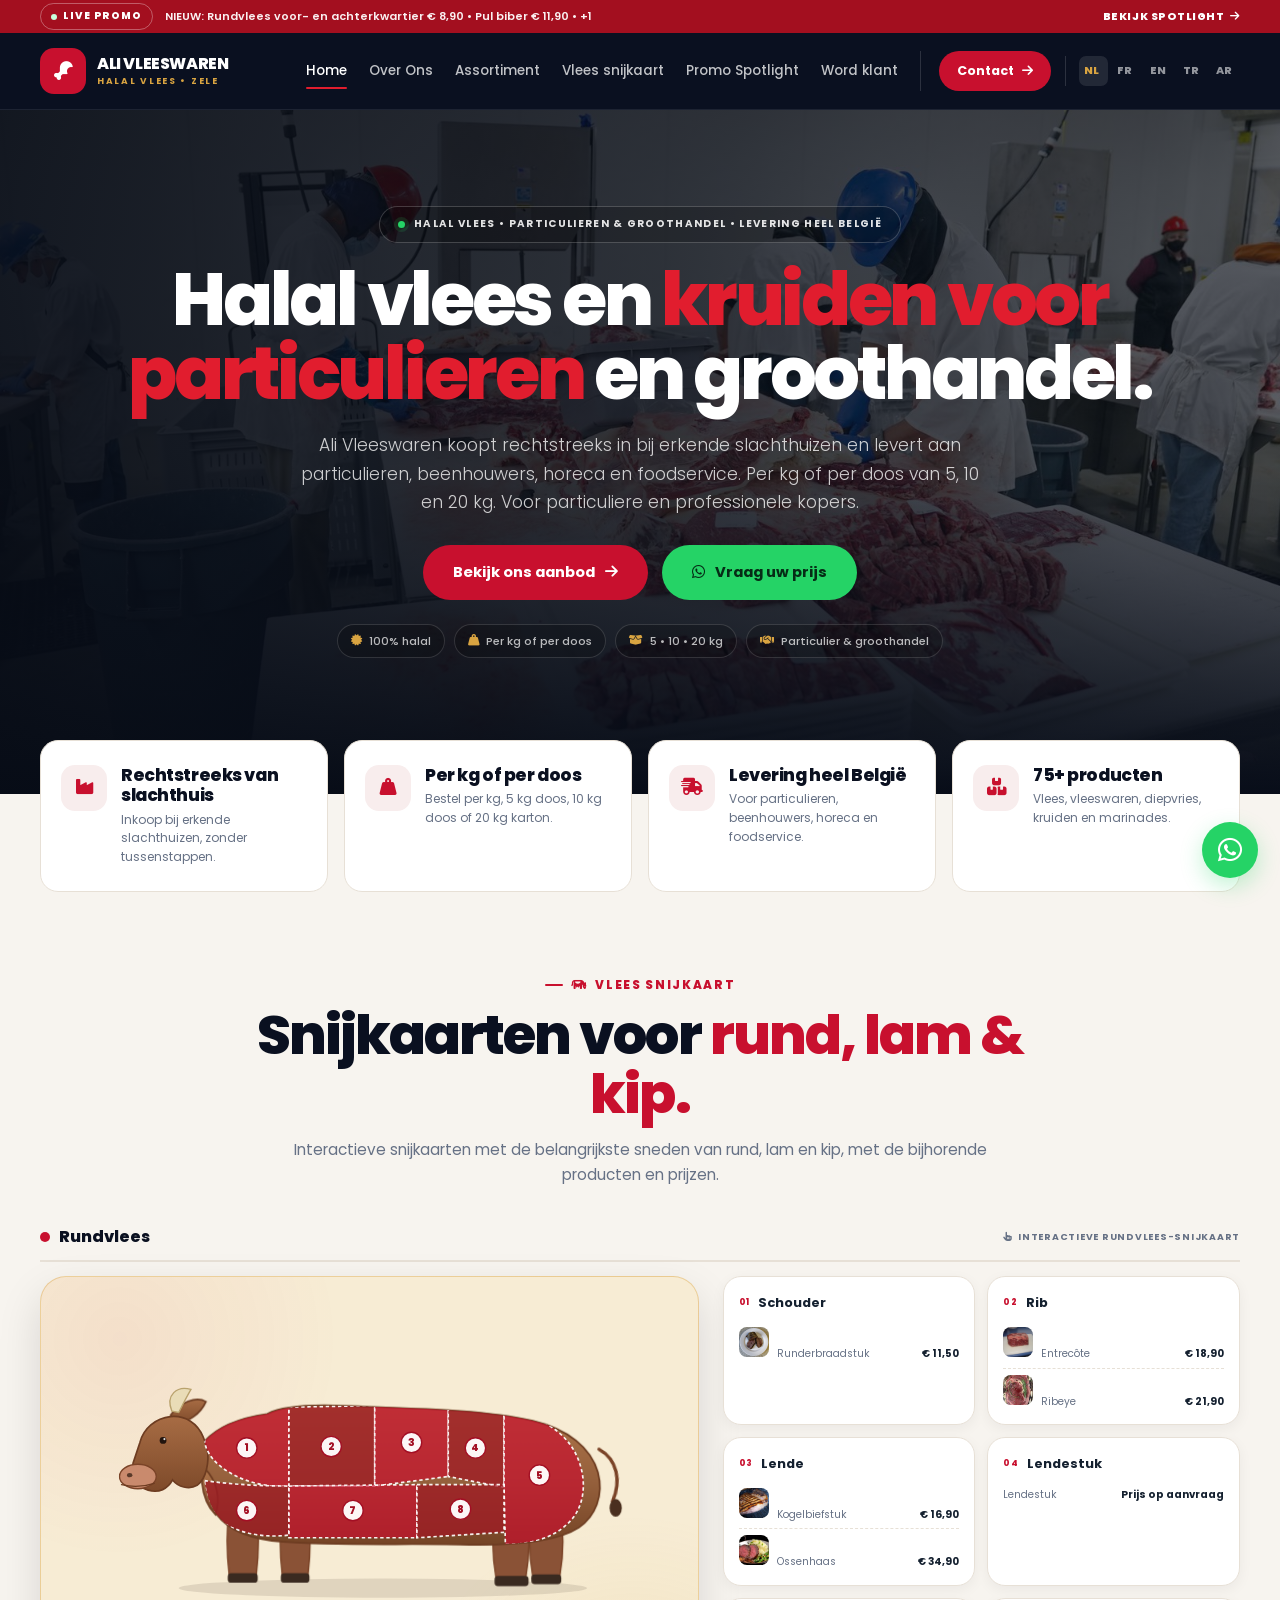
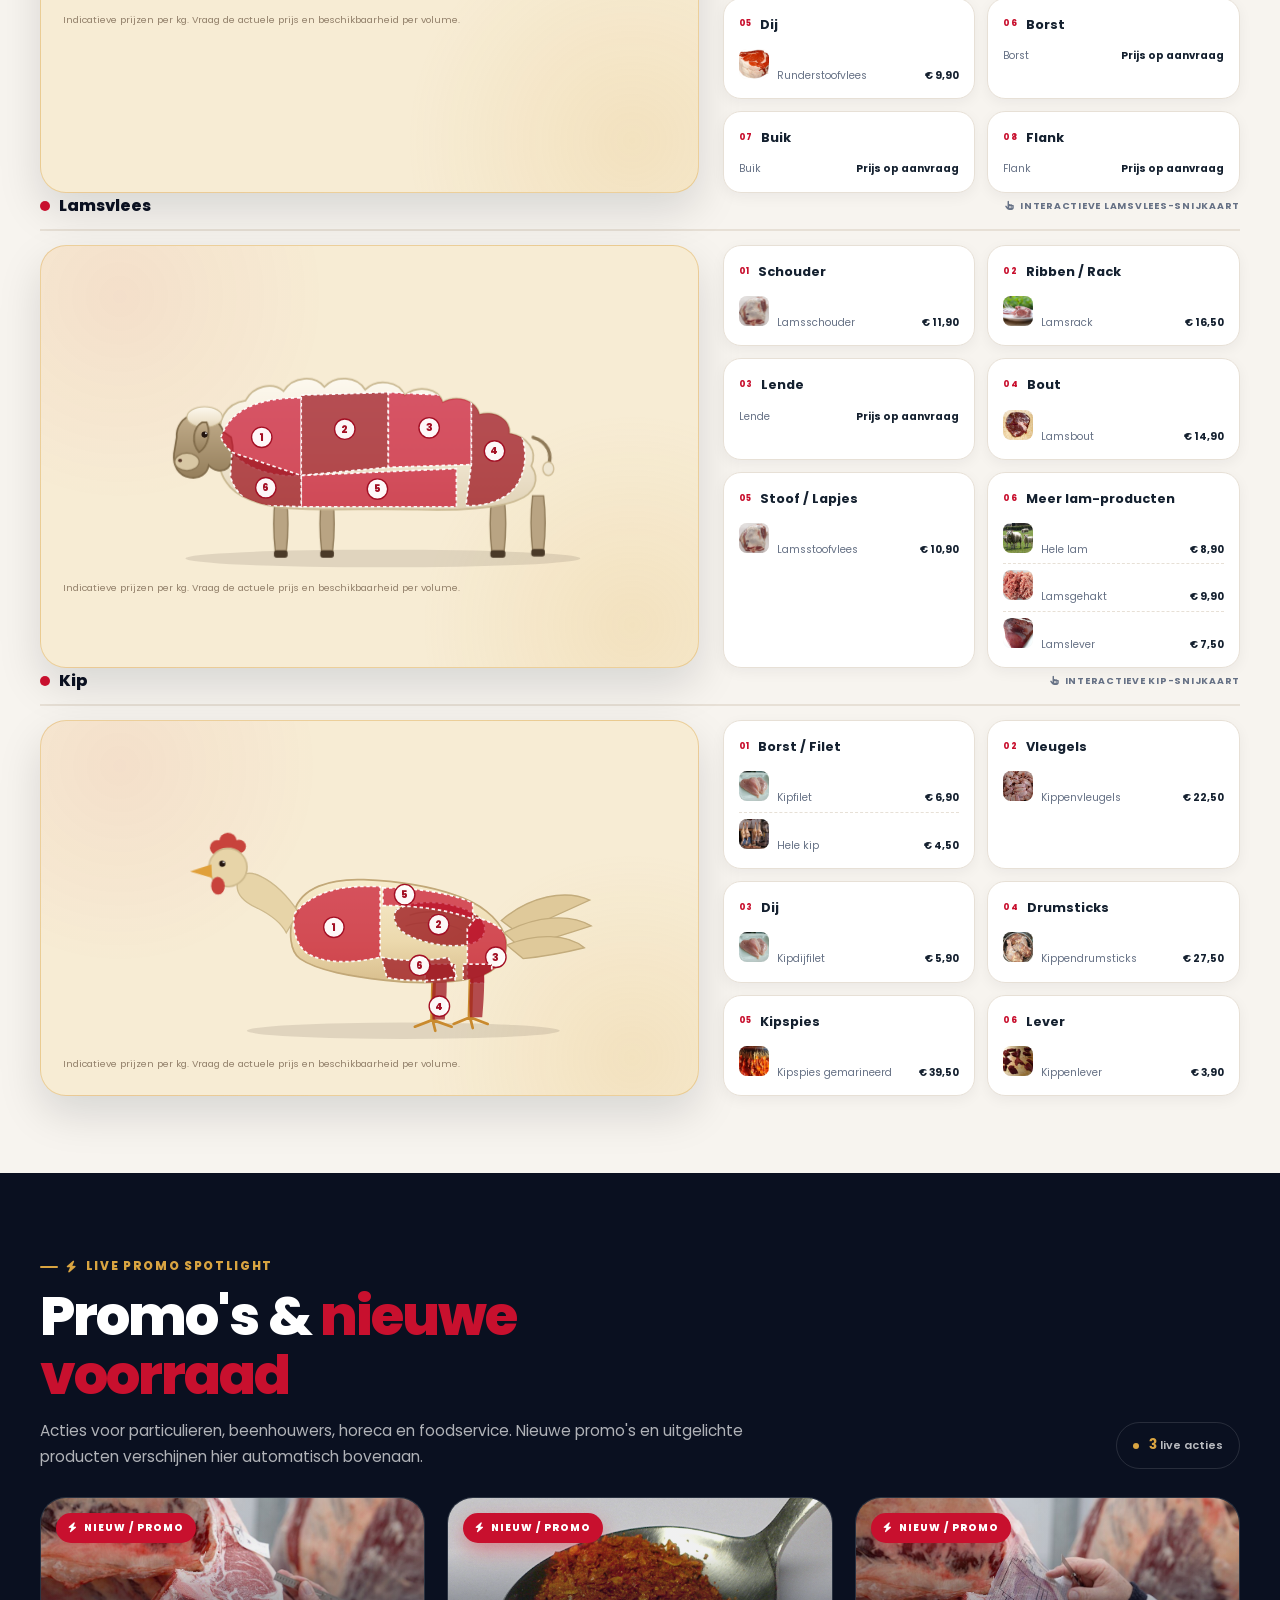
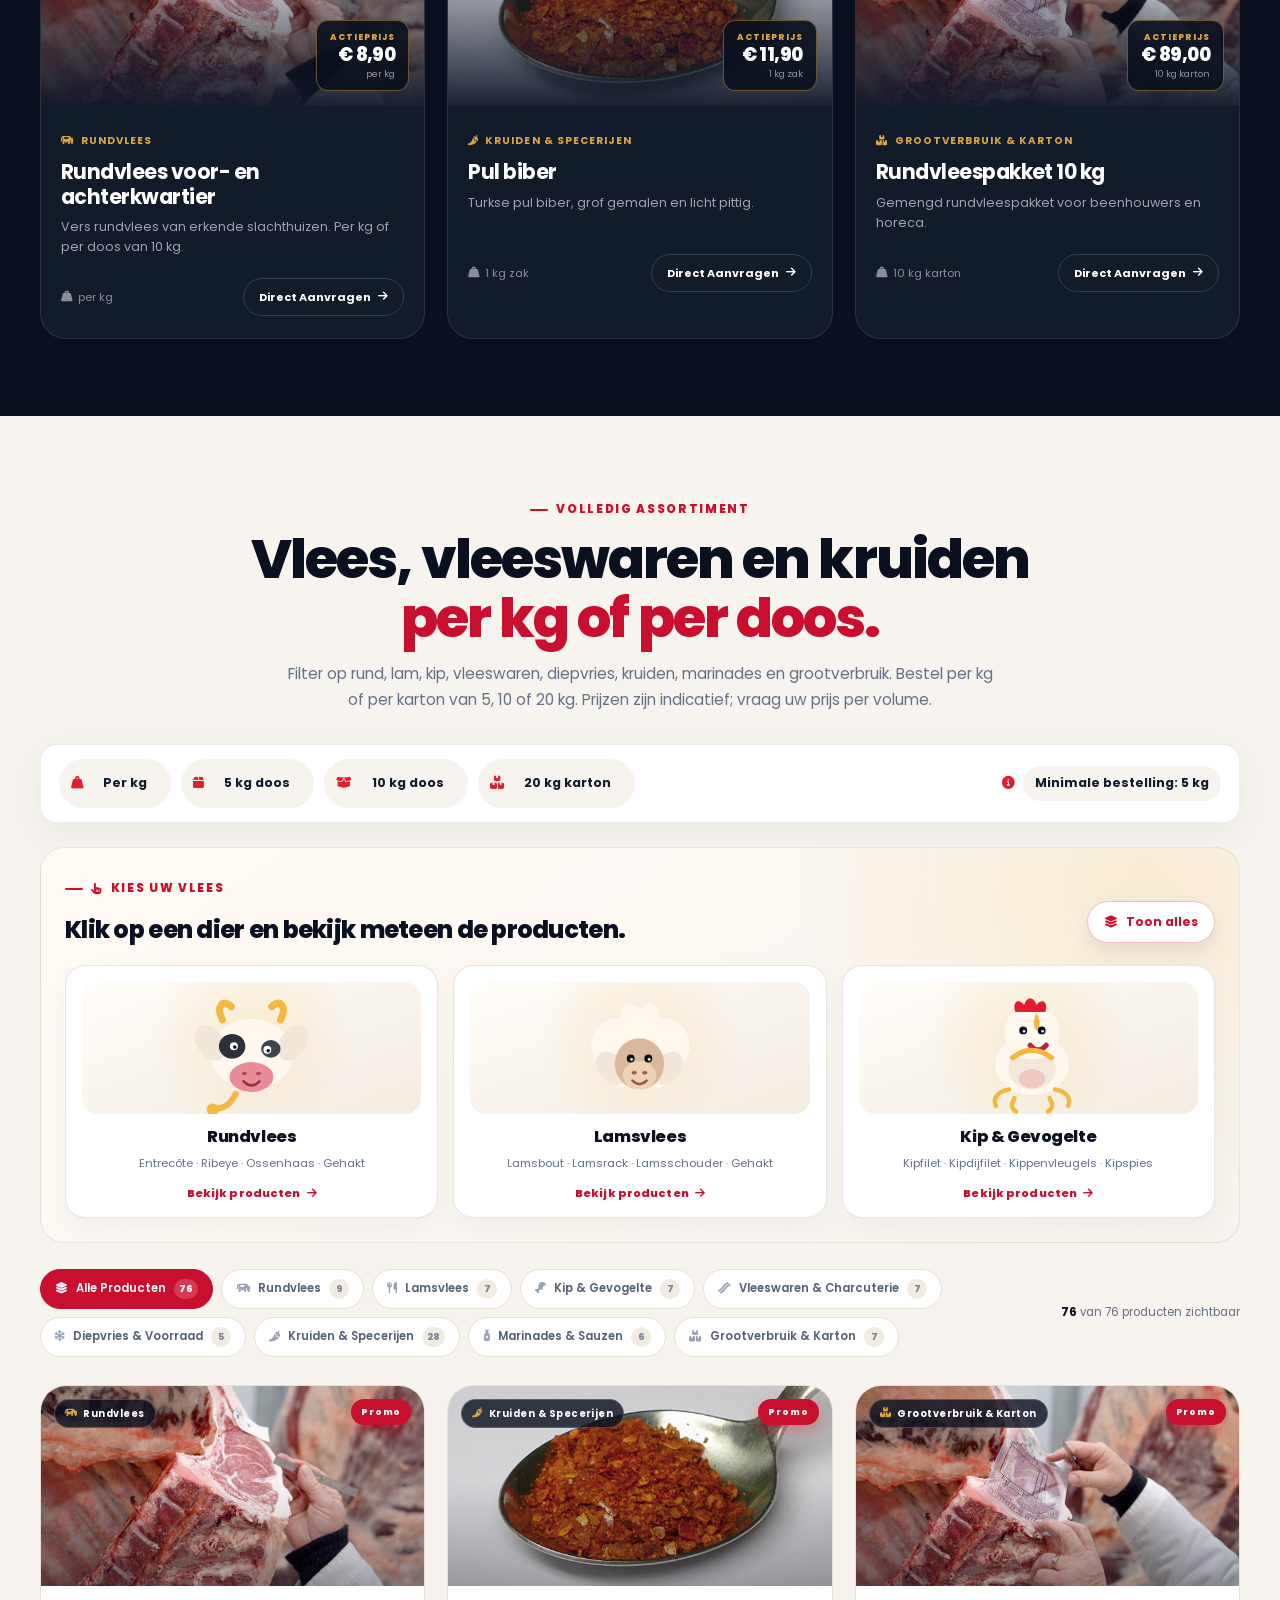
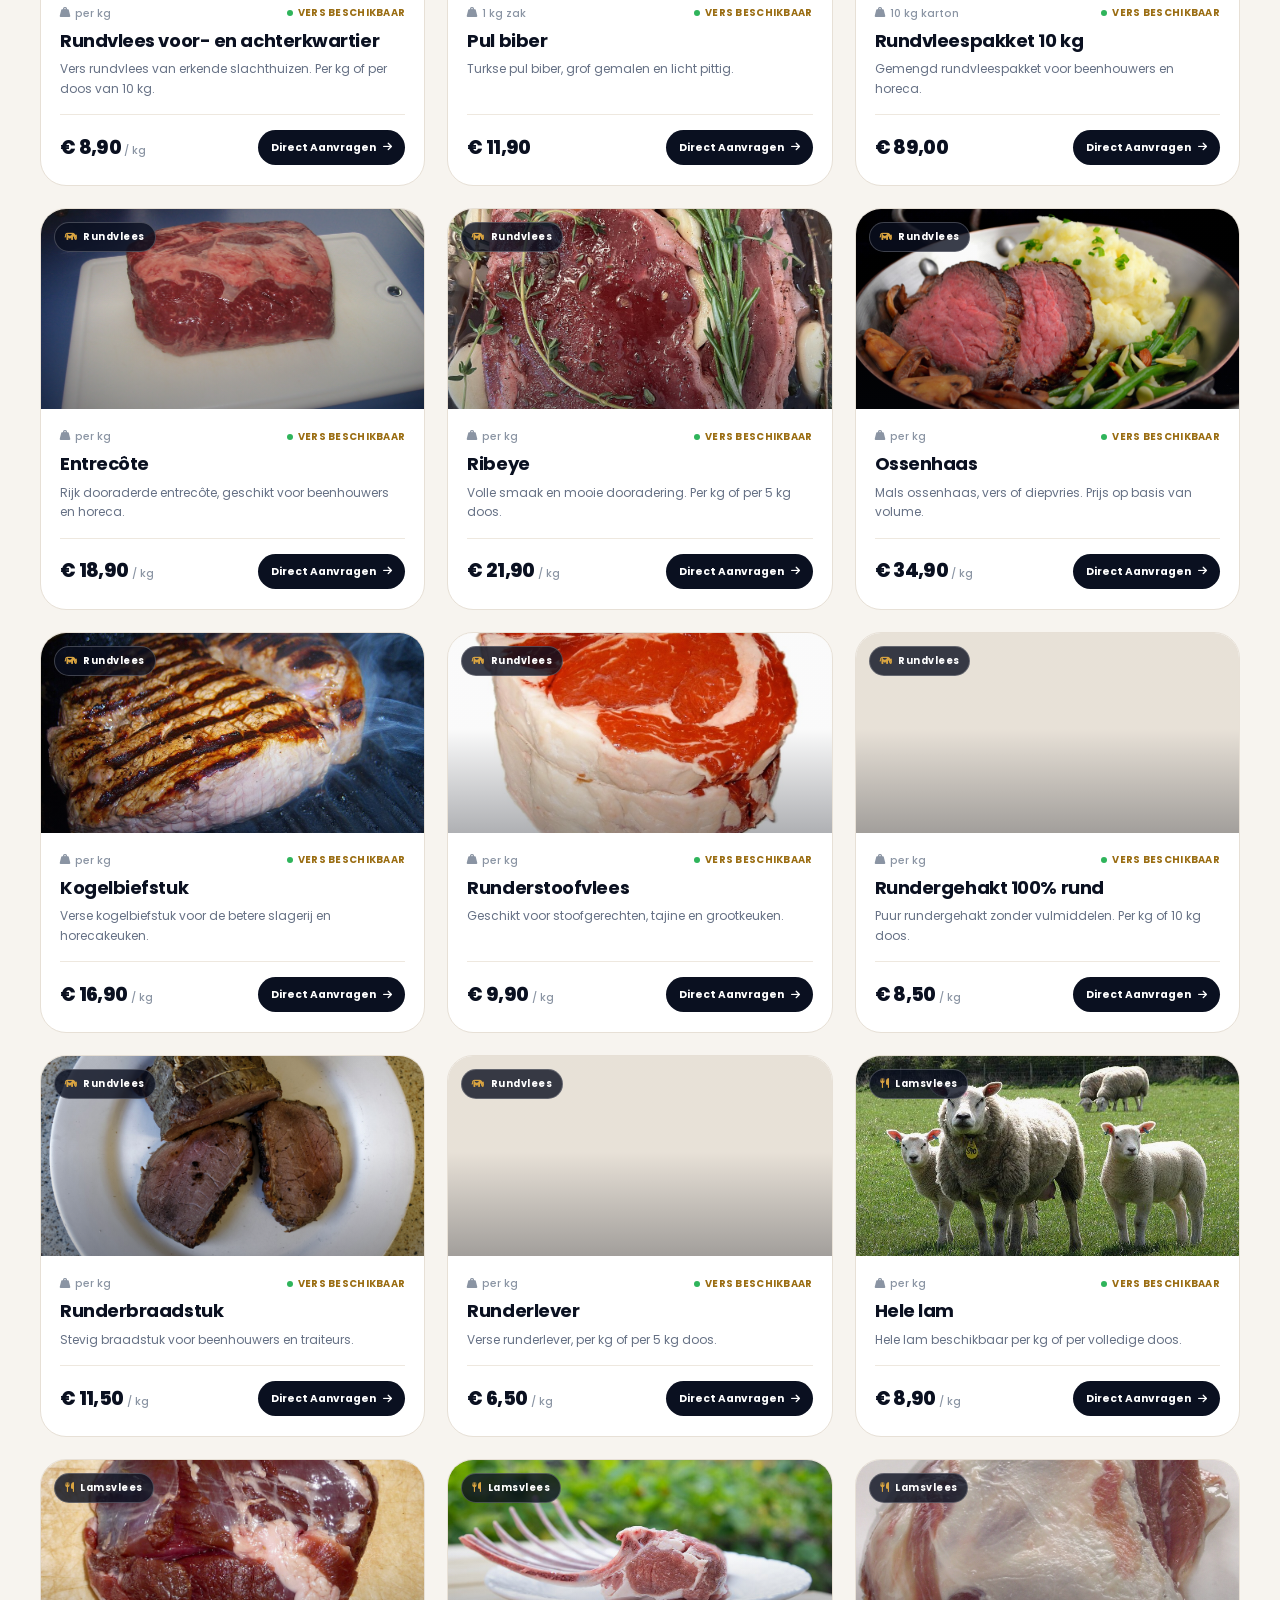
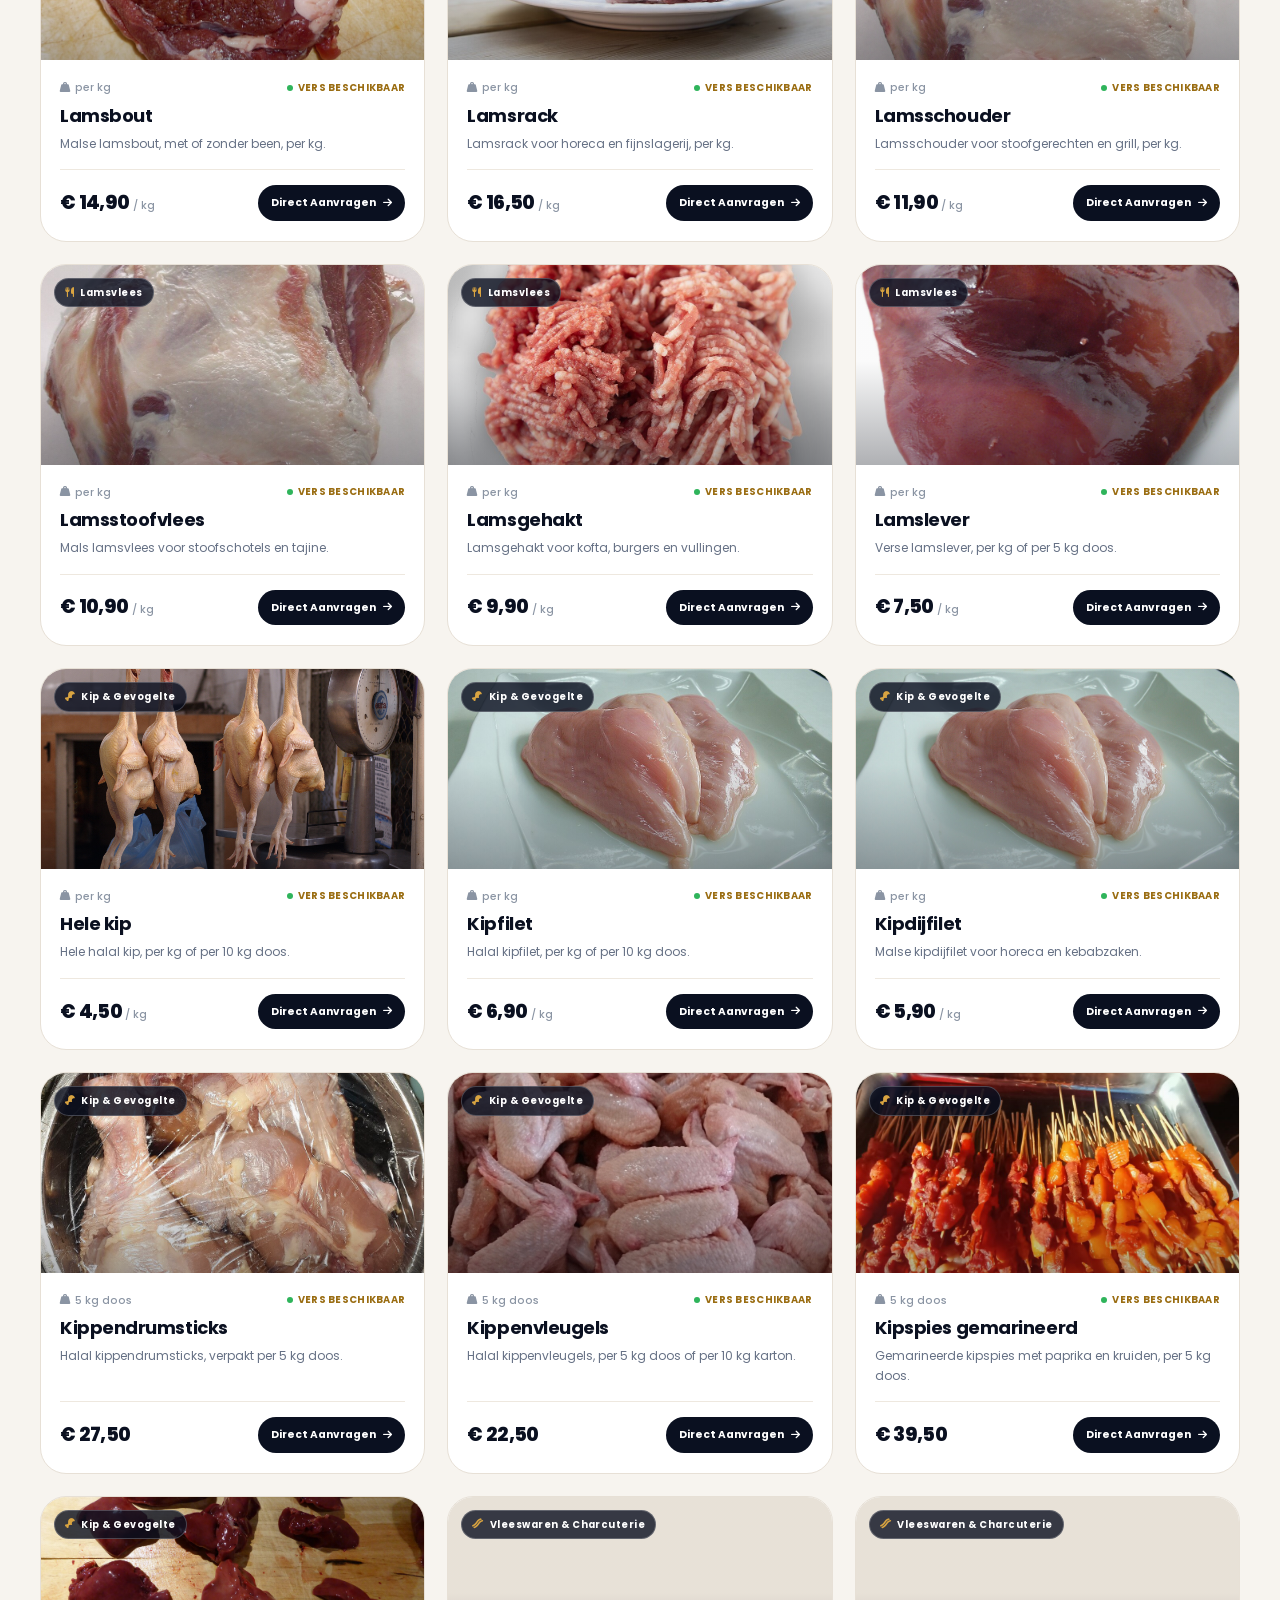
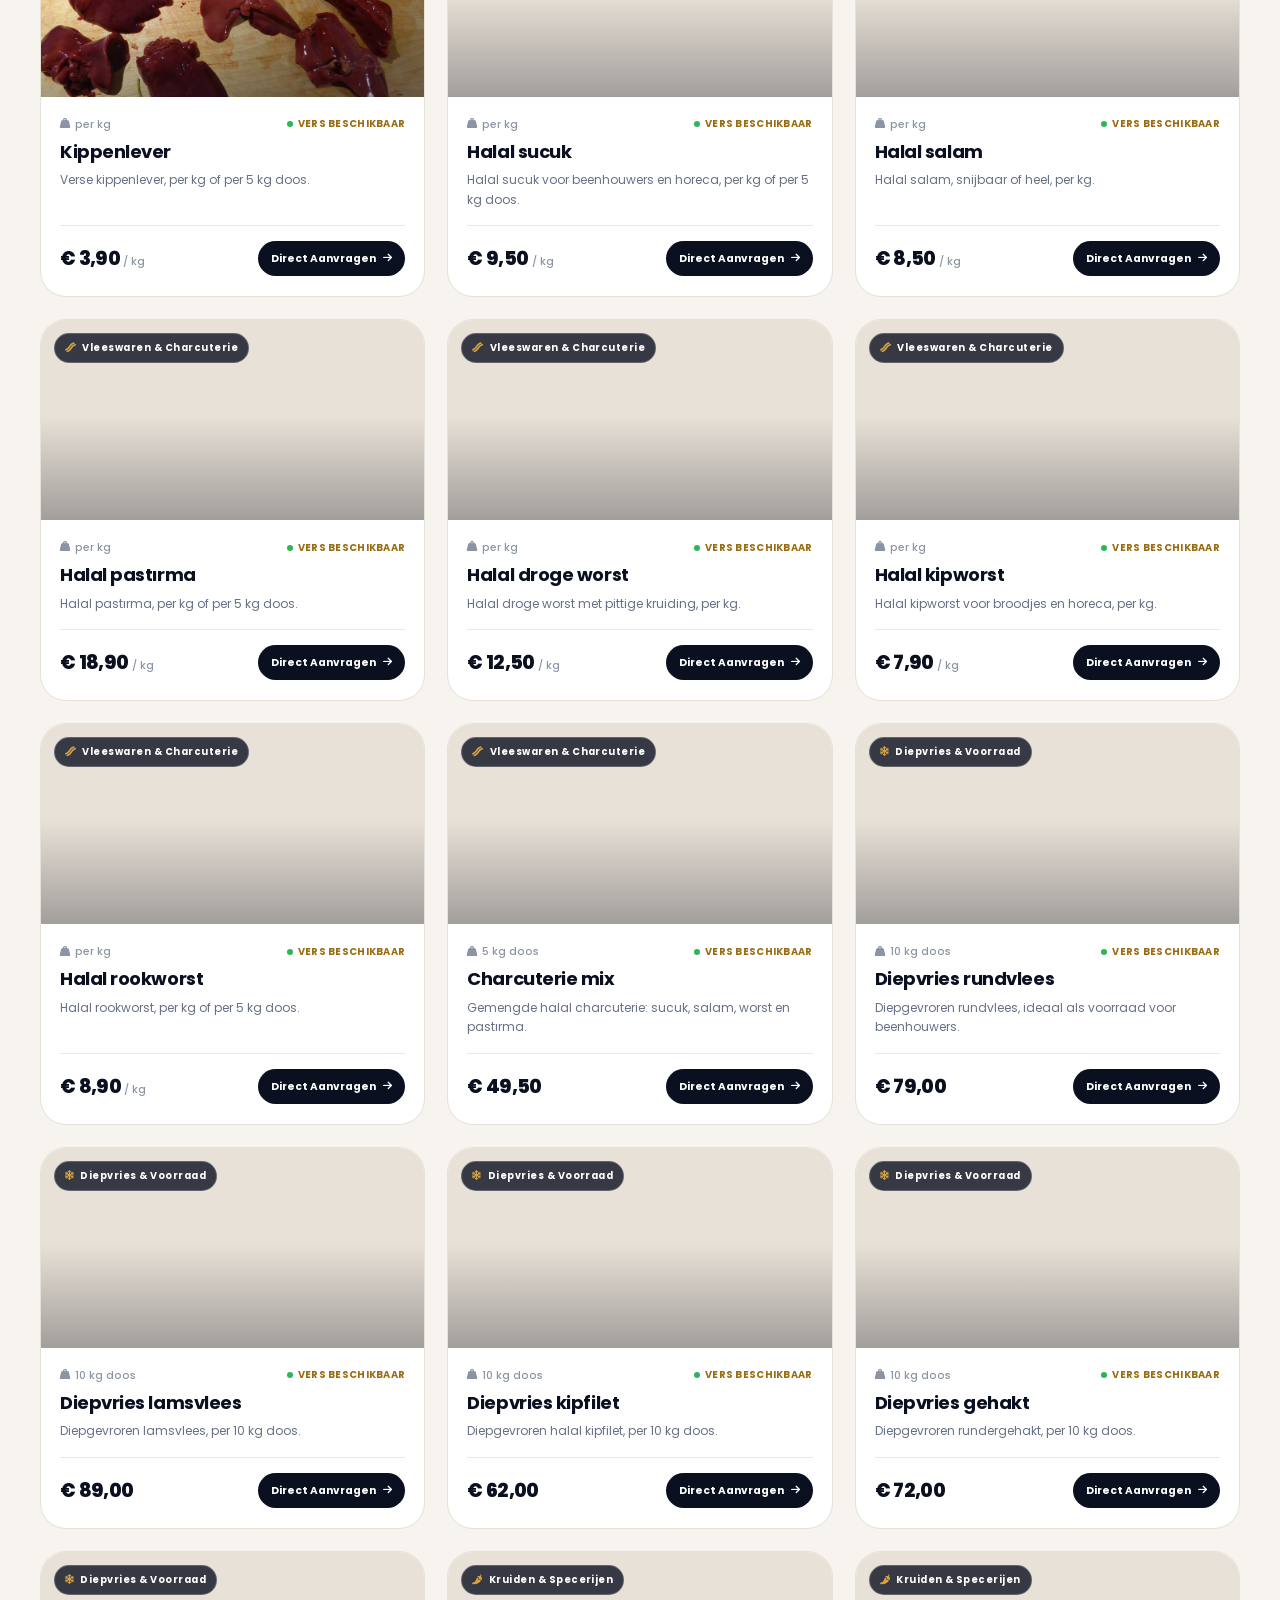
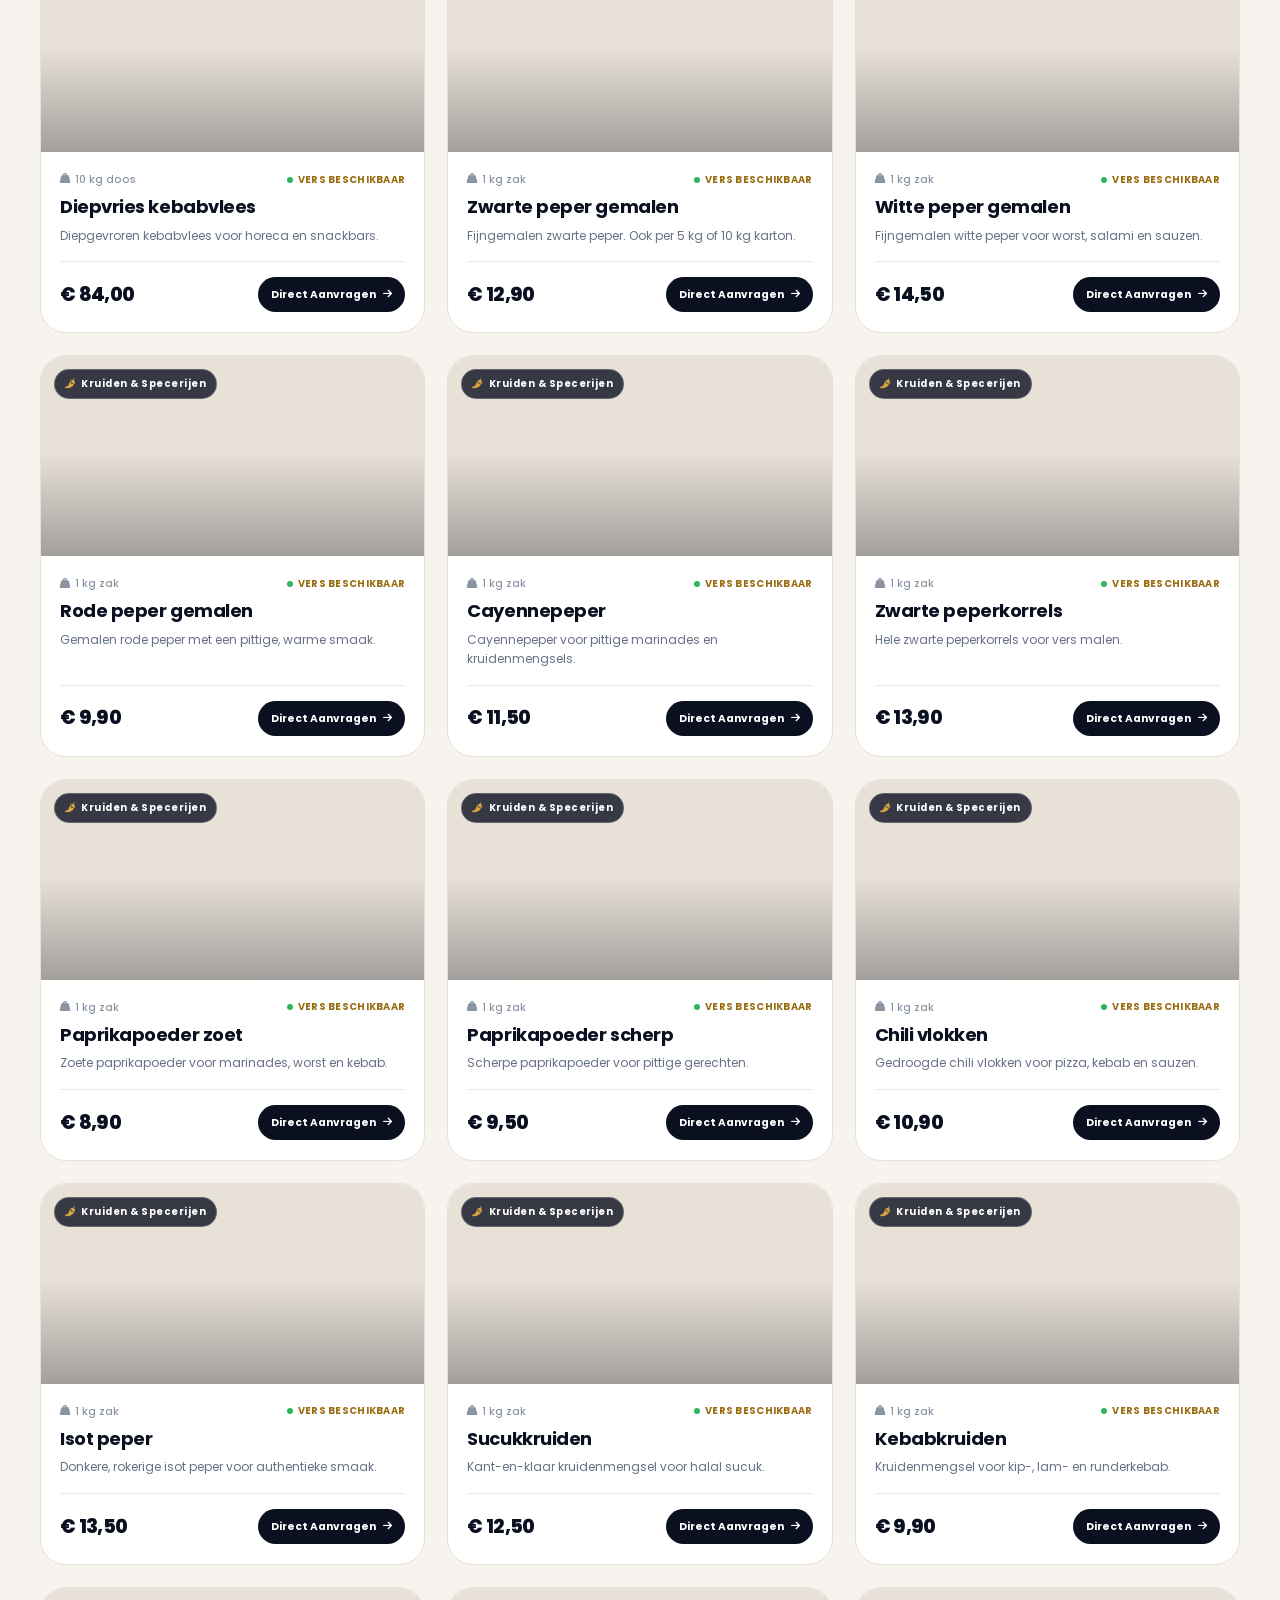
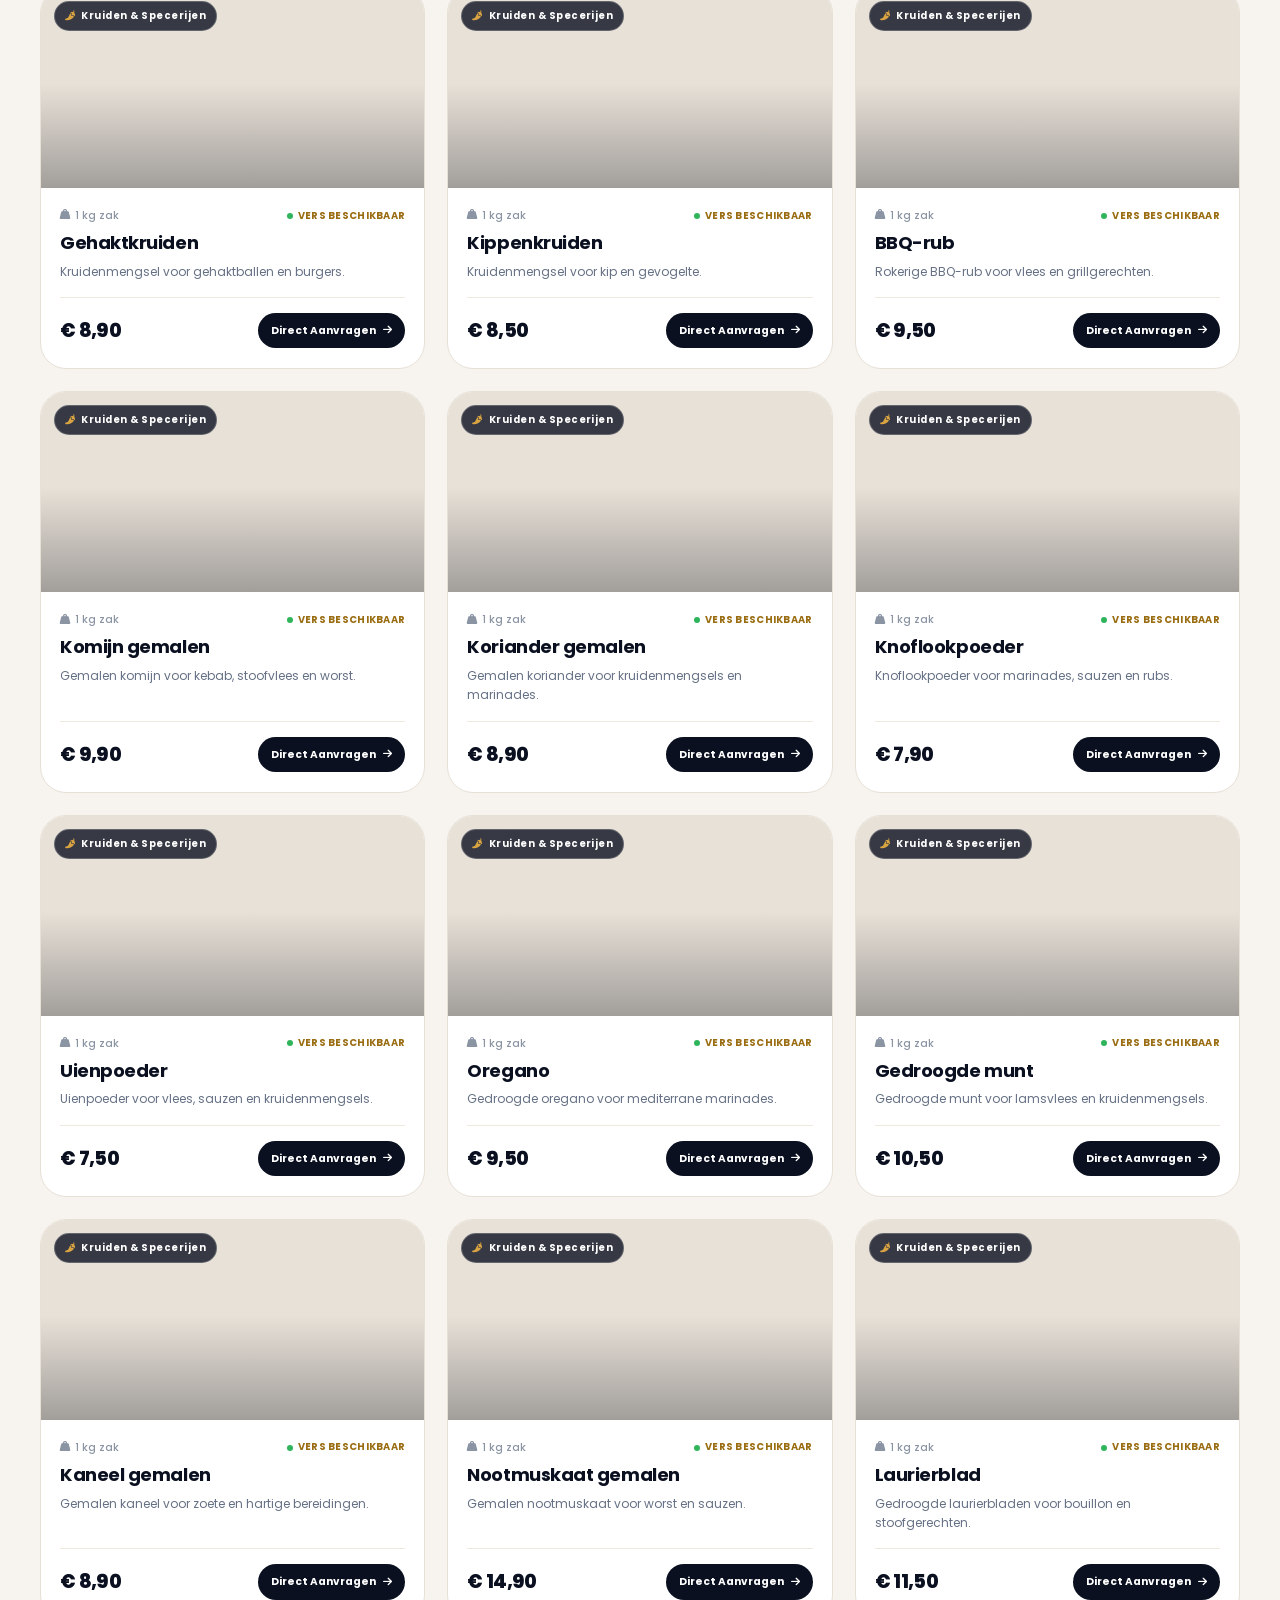
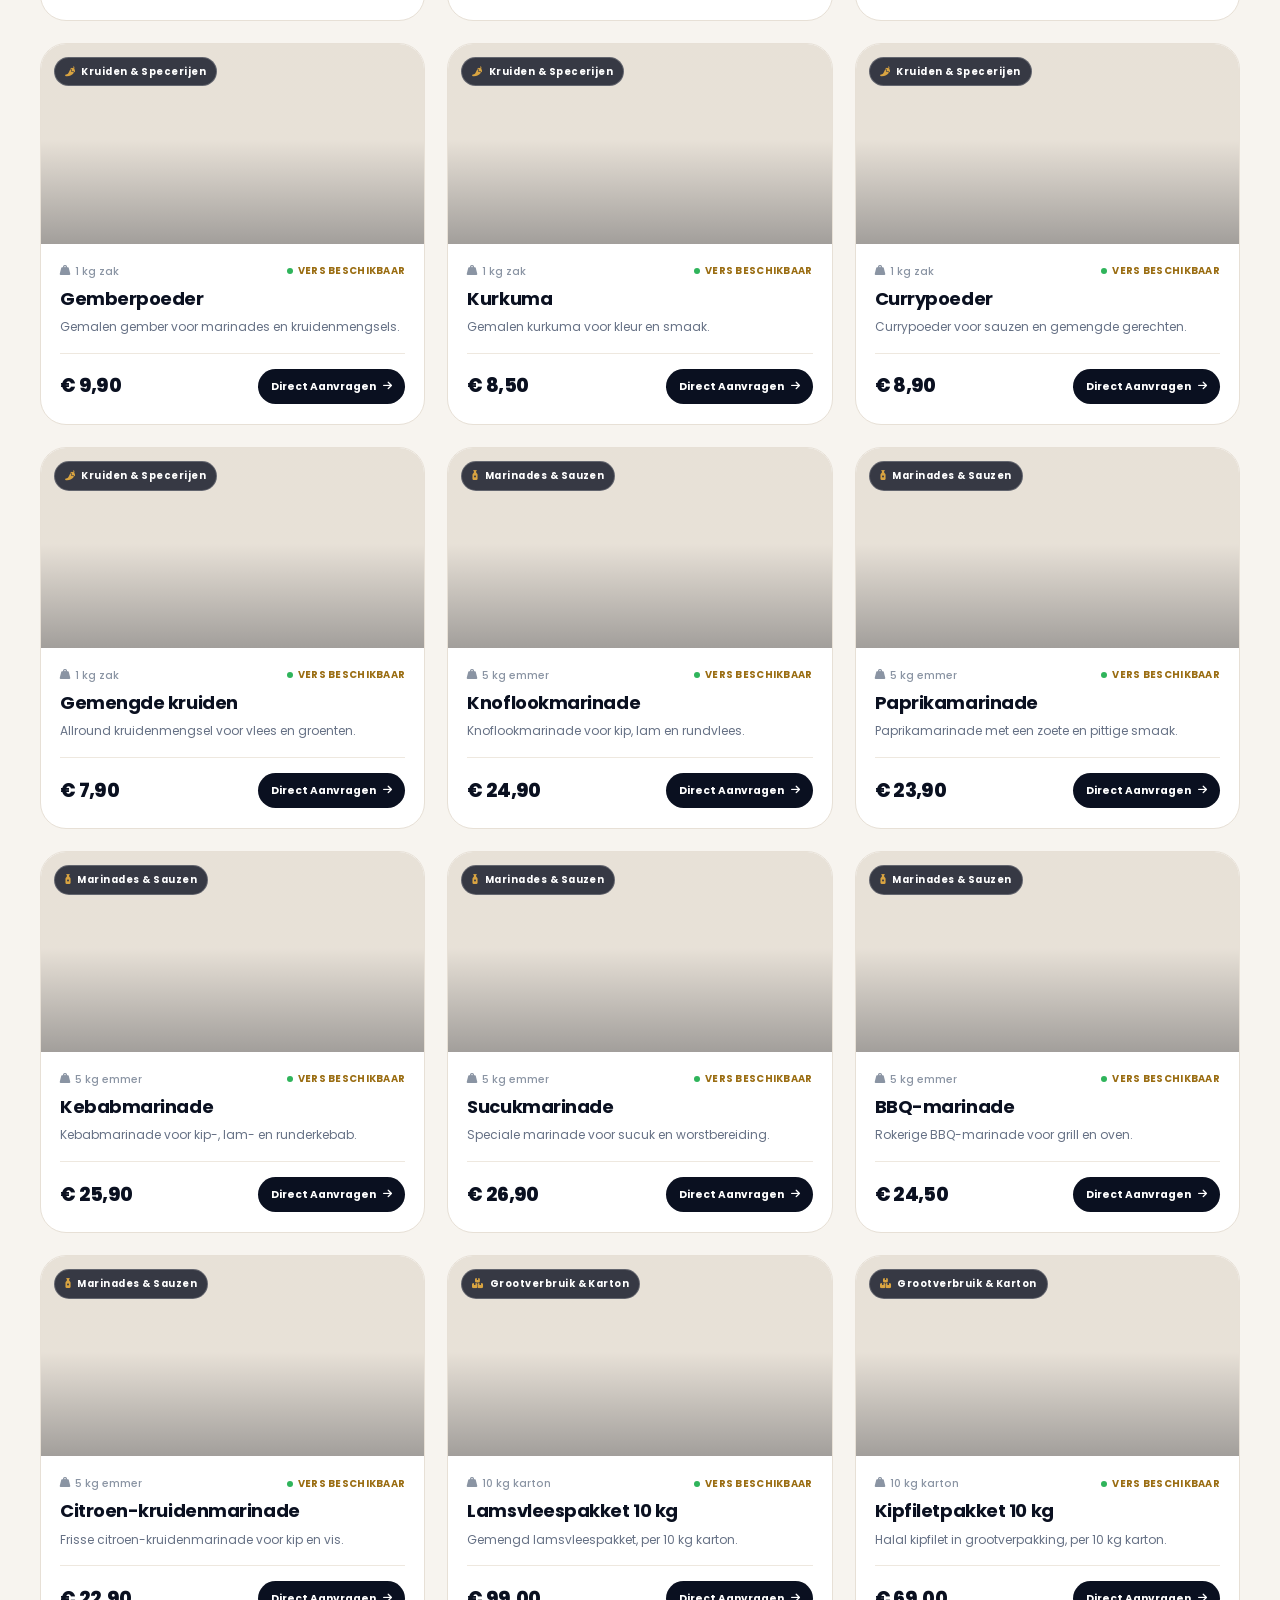
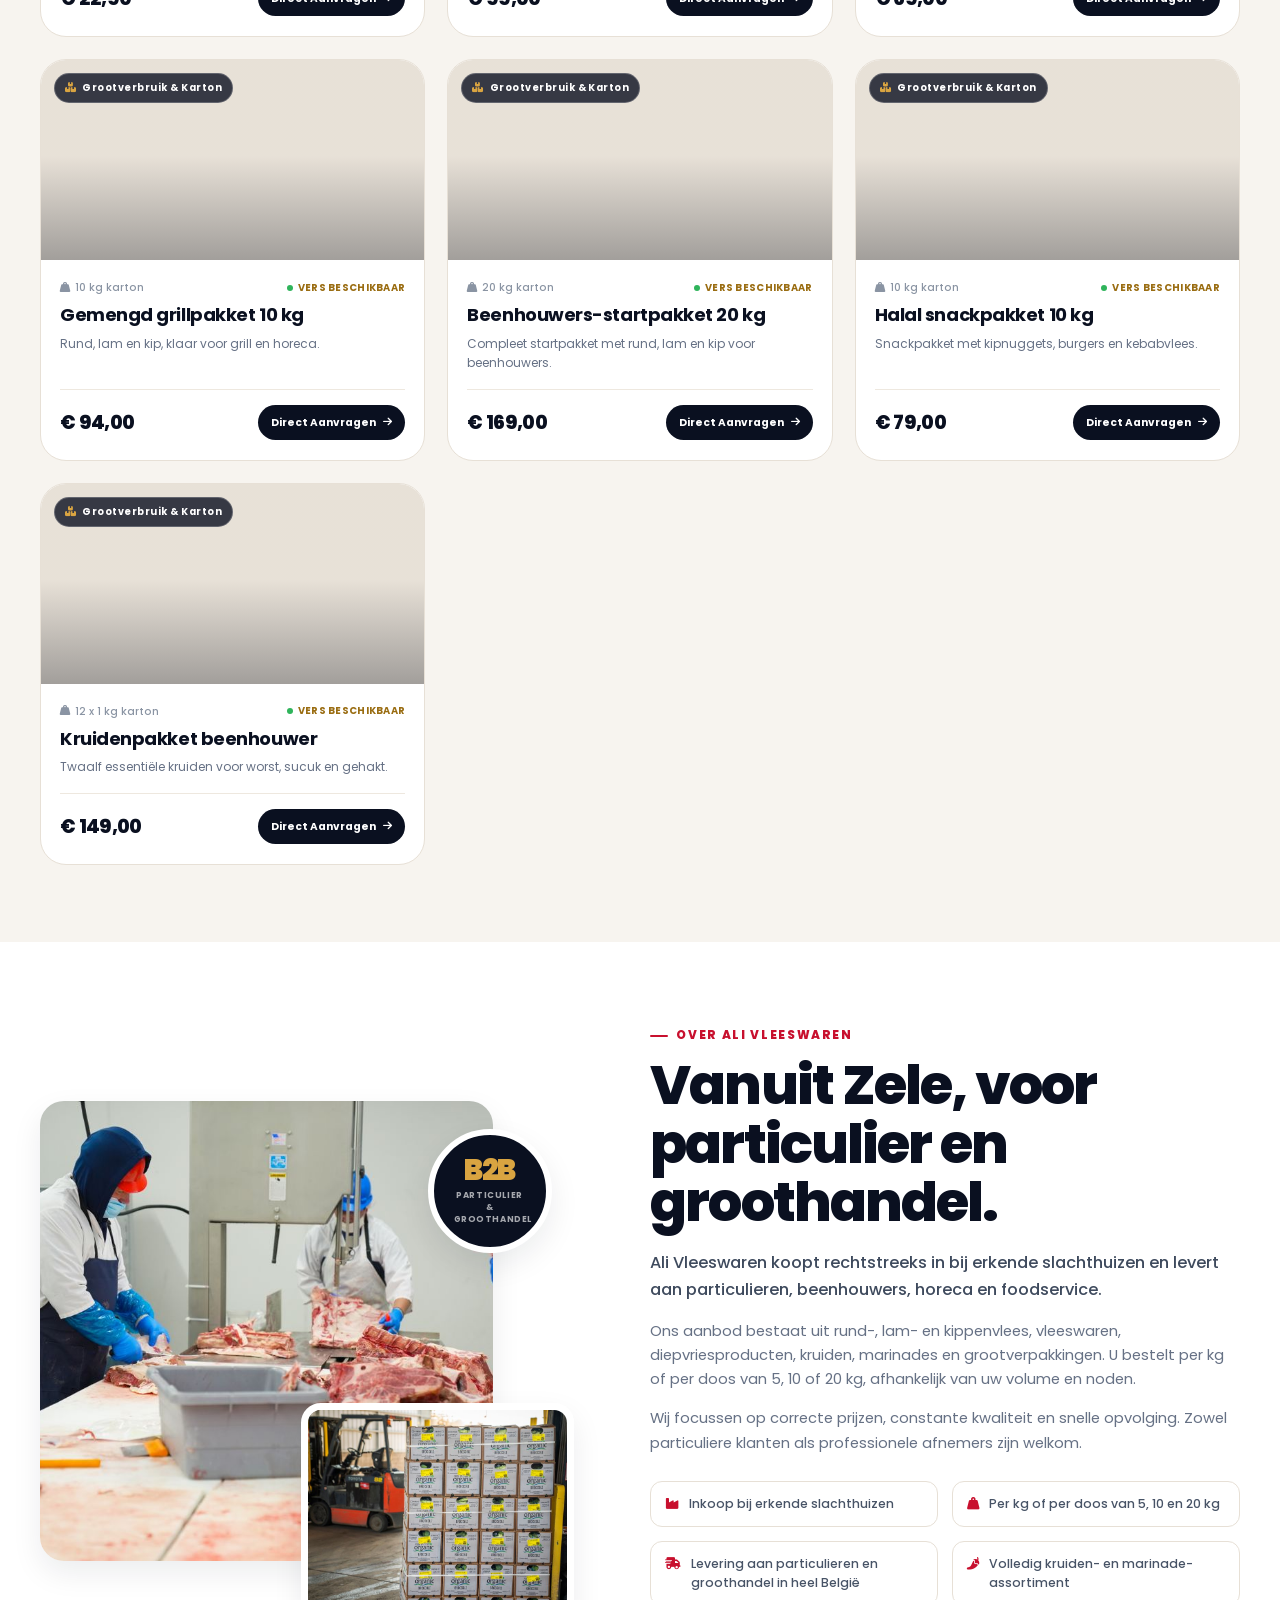
==== index.html @ 91055ade "we website" ====
<!DOCTYPE html>
<html lang="nl">
<head>
  <meta charset="UTF-8">
  <meta name="viewport" content="width=device-width, initial-scale=1.0">
  <meta http-equiv="refresh" content="0; url=nl/">
  <link rel="canonical" href="nl/">
  <title>Ali Vleeswaren</title>
</head>
<body>
  <p><a href="nl/">Ga naar Ali Vleeswaren</a></p>
</body>
</html>
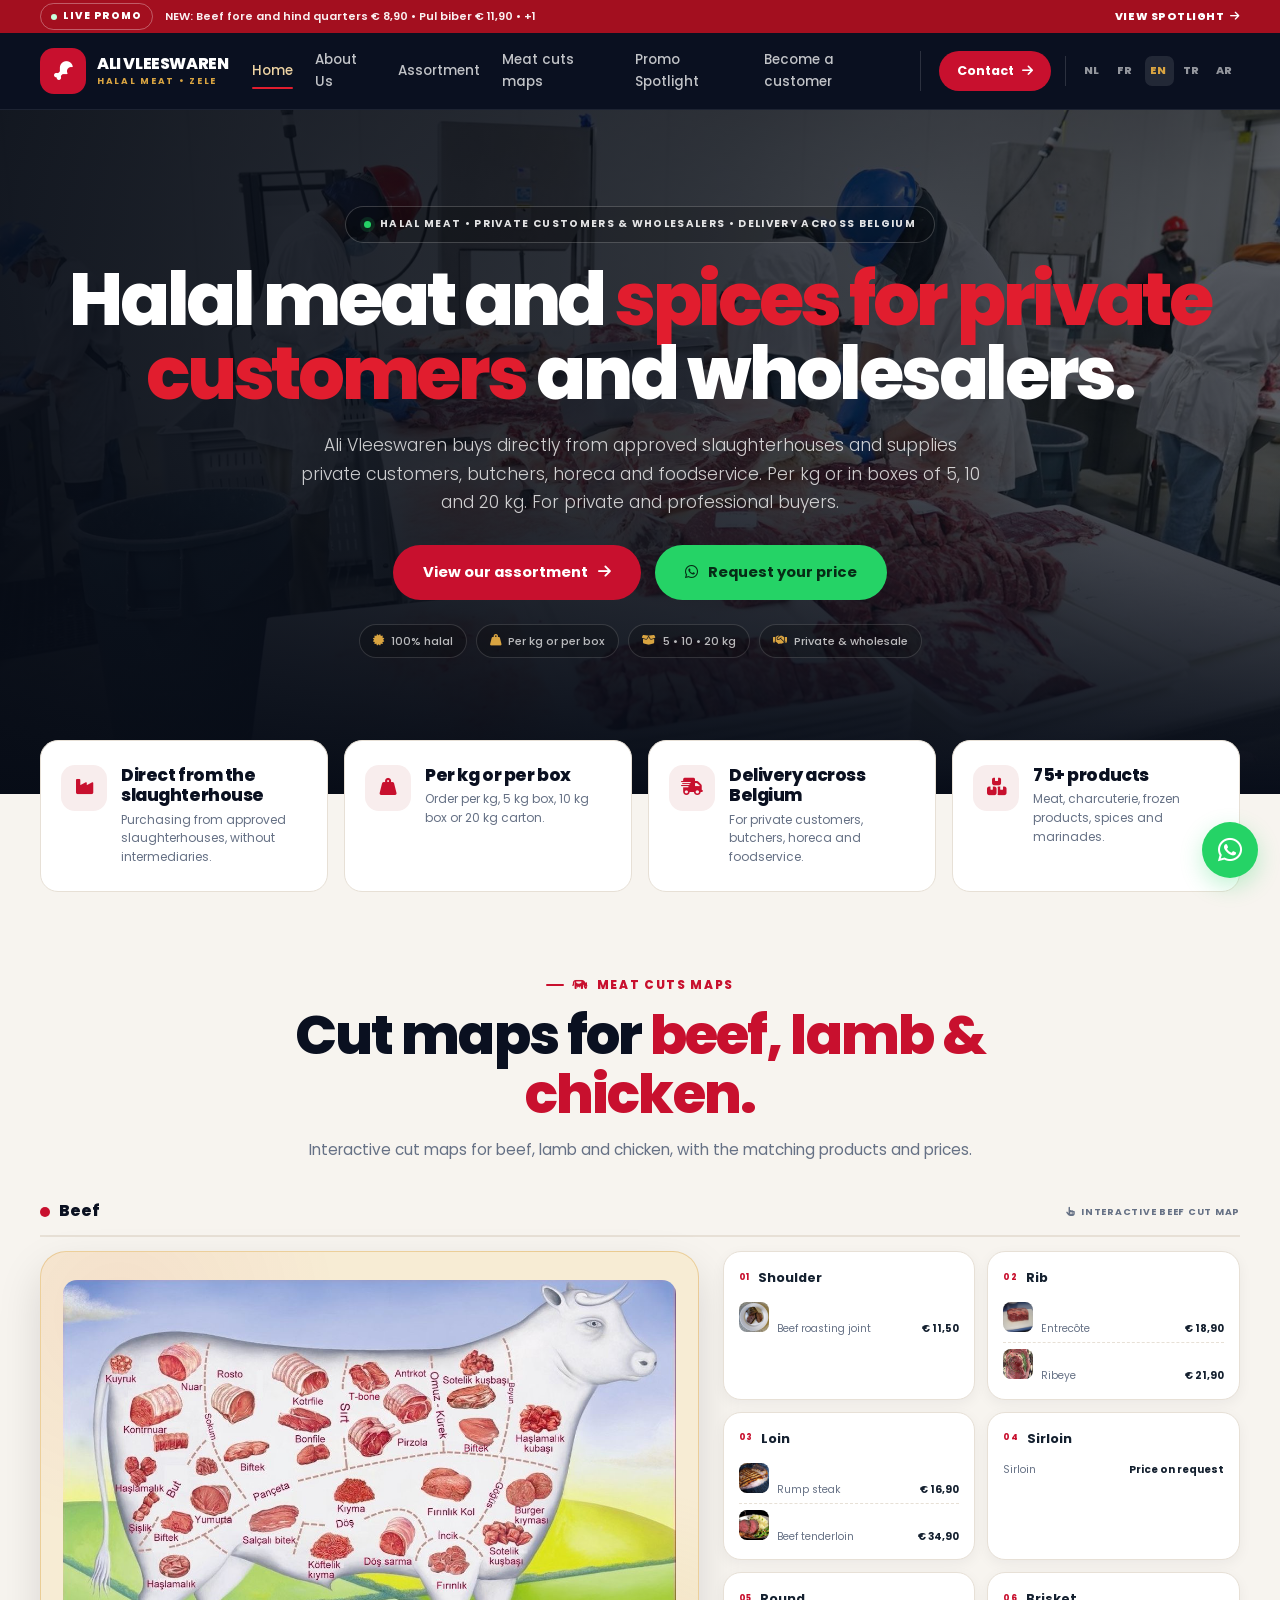
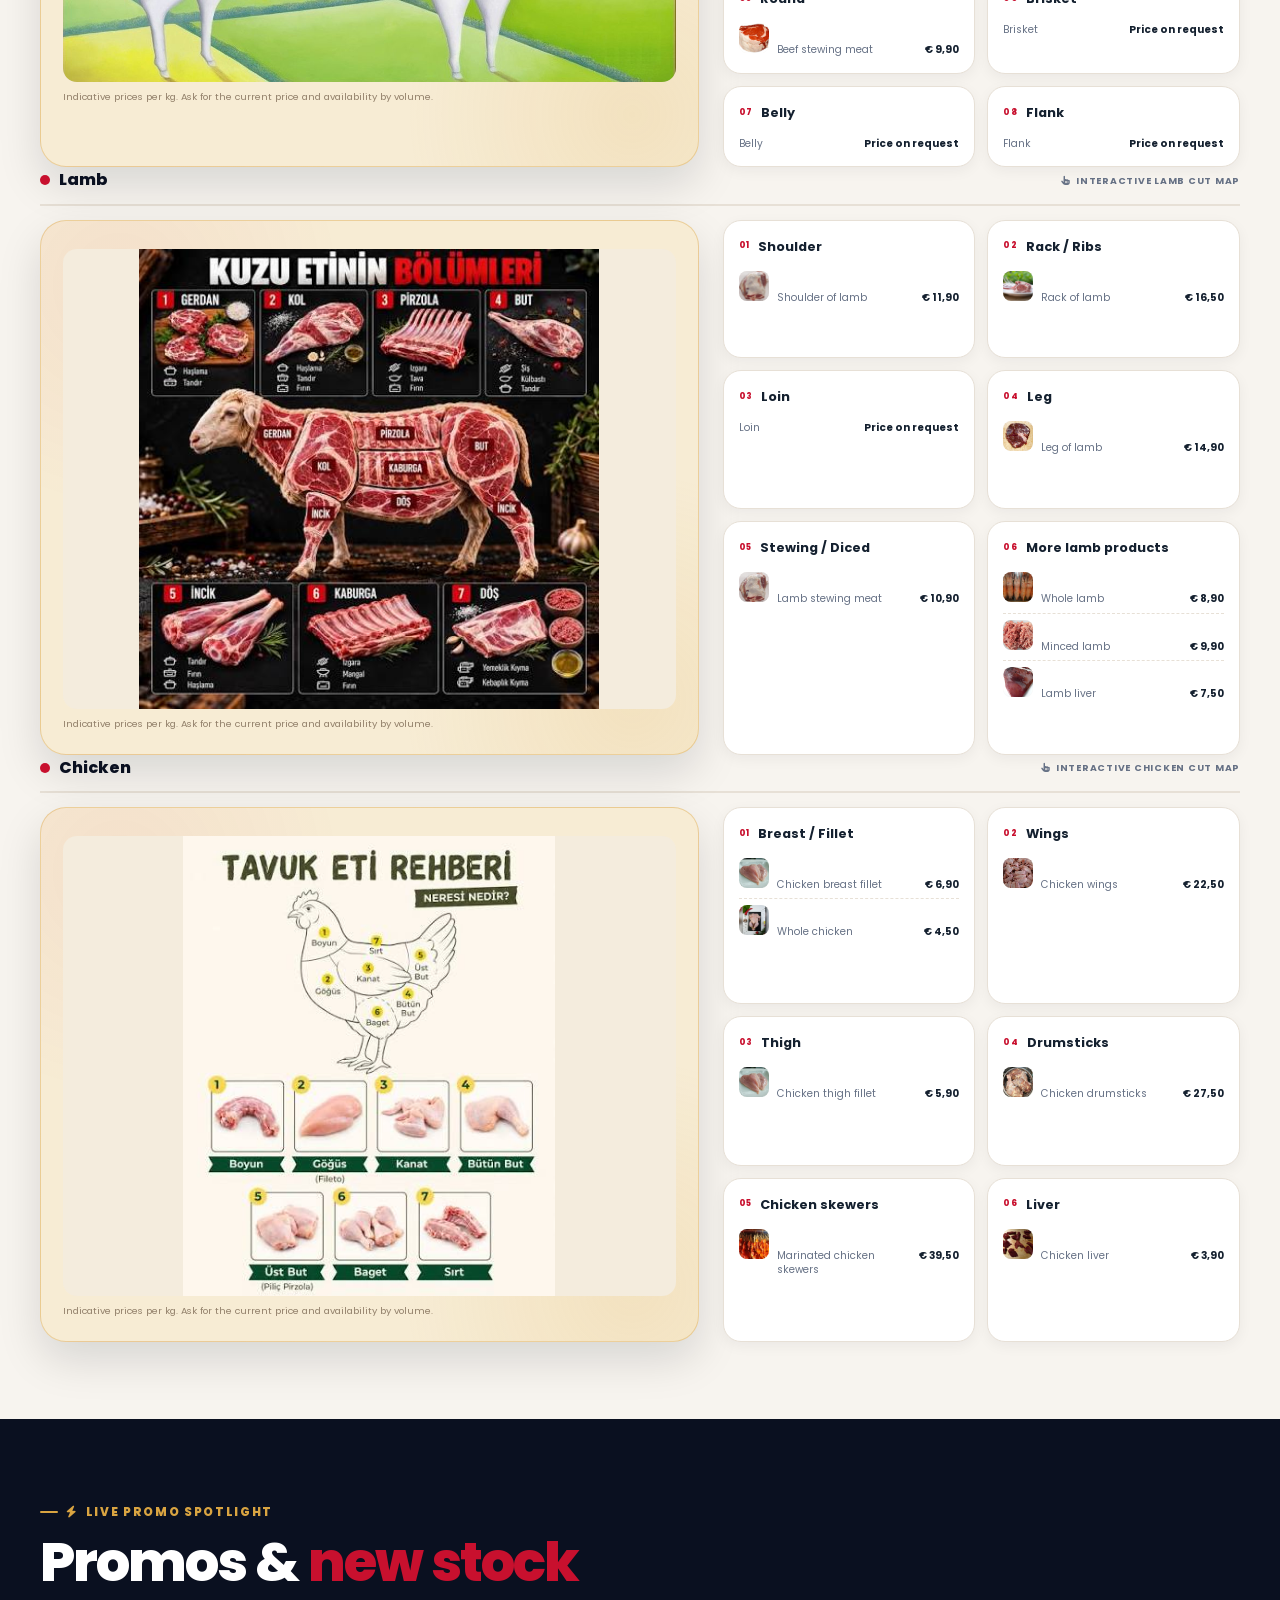
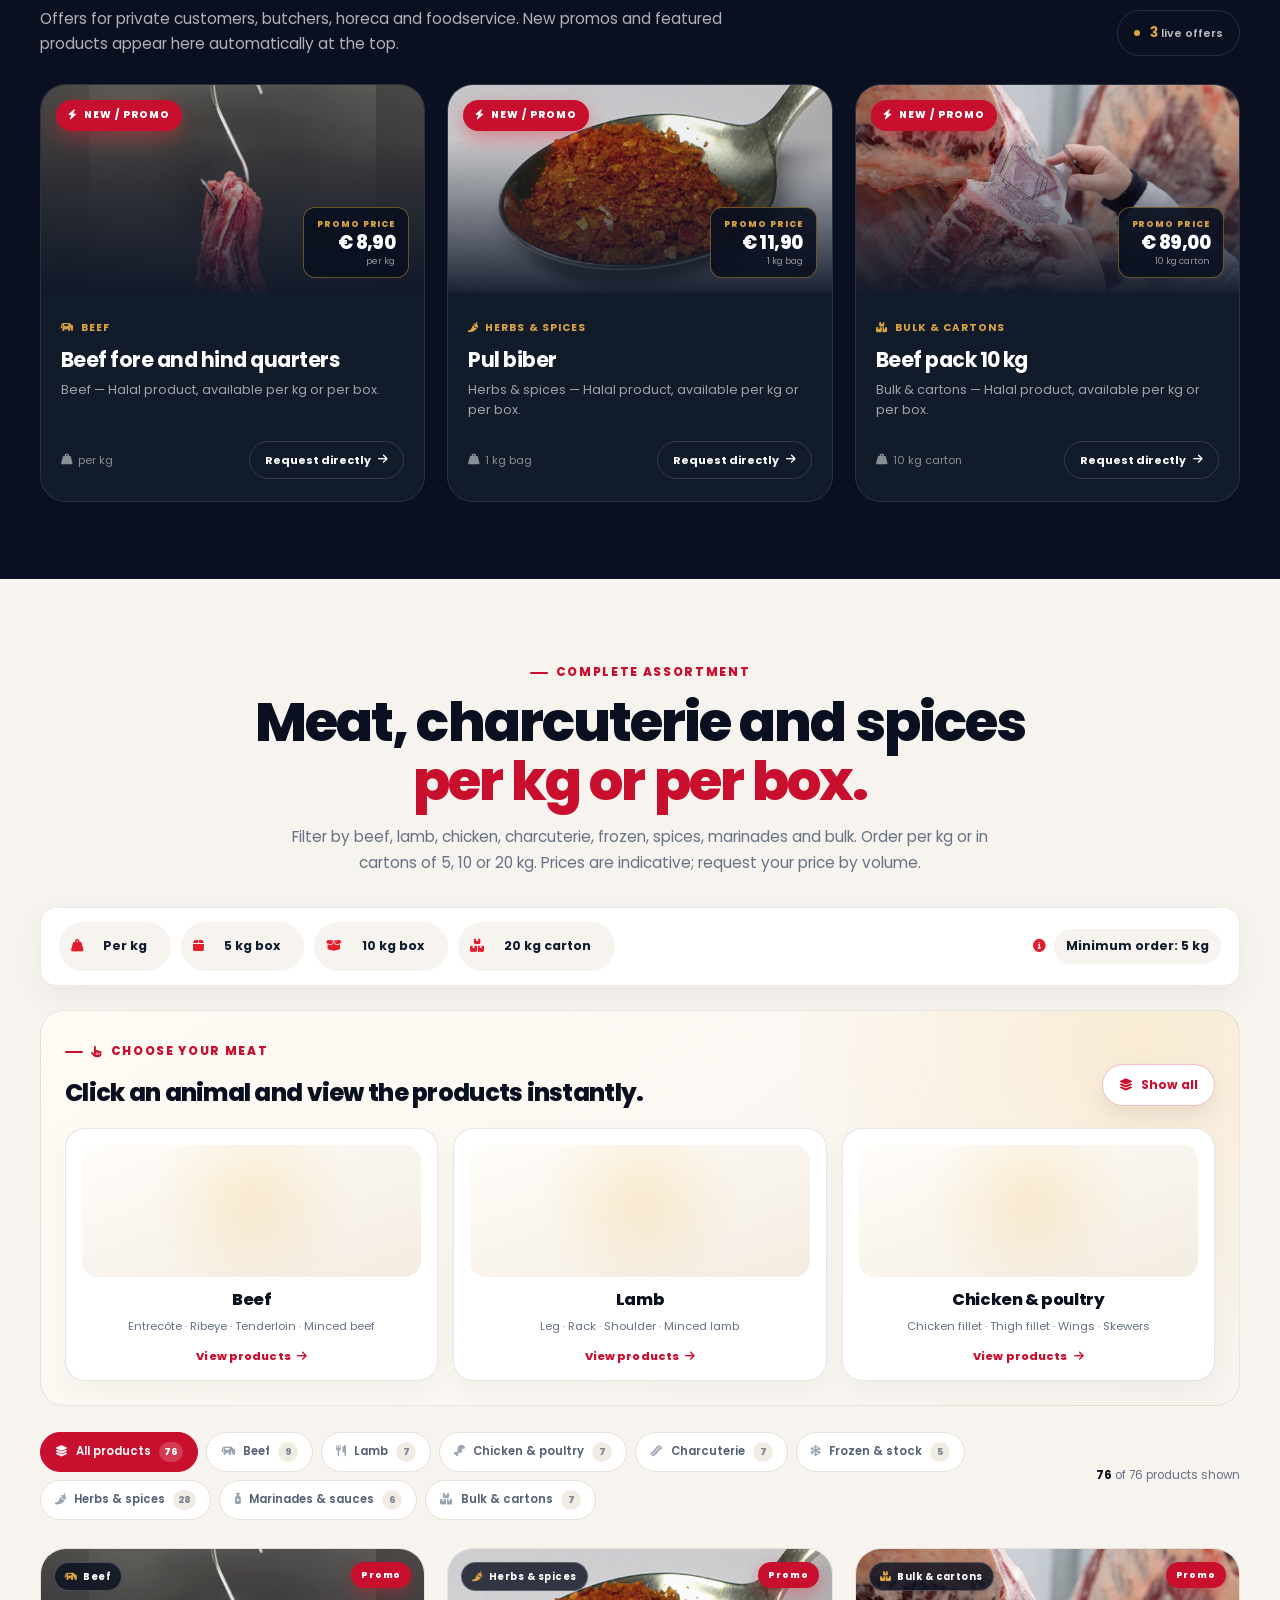
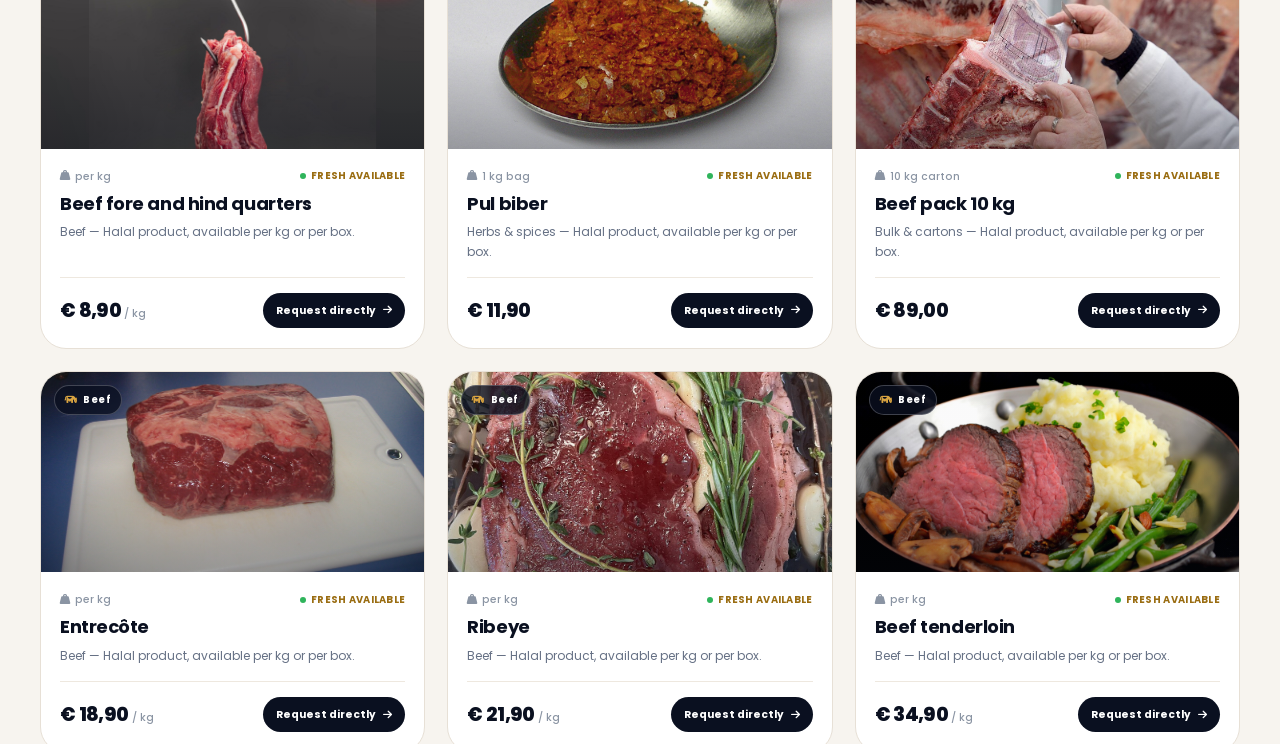
==== commit 26c325fd: "lagnauges images fix" ====
--- a/index.html
+++ b/index.html
@@ -1,13 +1,13 @@
 <!DOCTYPE html>
-<html lang="nl">
+<html lang="en">
 <head>
   <meta charset="UTF-8">
   <meta name="viewport" content="width=device-width, initial-scale=1.0">
-  <meta http-equiv="refresh" content="0; url=nl/">
-  <link rel="canonical" href="nl/">
+  <meta http-equiv="refresh" content="0; url=en/">
+  <link rel="canonical" href="en/">
   <title>Ali Vleeswaren</title>
 </head>
 <body>
-  <p><a href="nl/">Ga naar Ali Vleeswaren</a></p>
+  <p><a href="en/">Go to Ali Vleeswaren</a></p>
 </body>
 </html>
